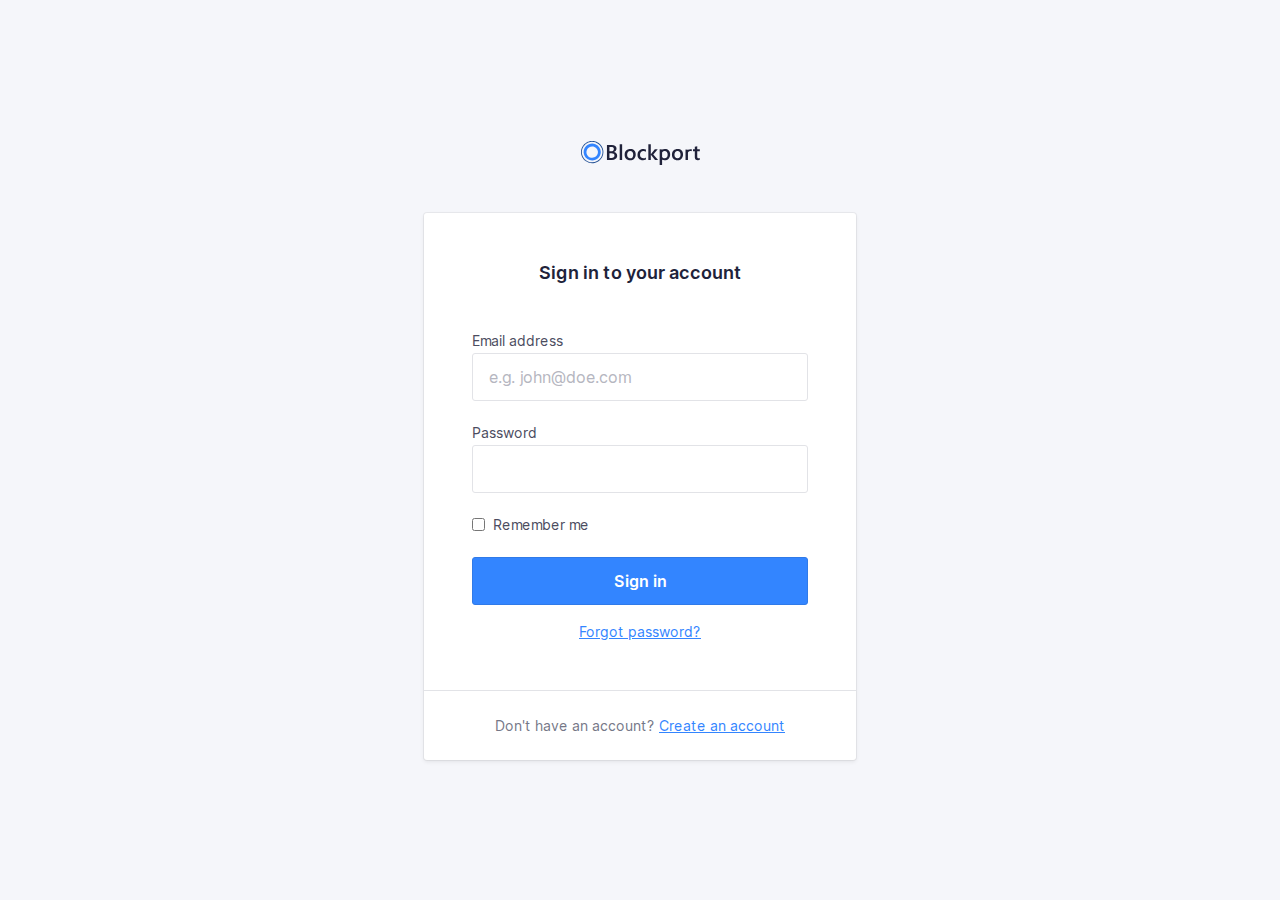
==== index.html @ 3ce1b443 "Initial commit" ====
<!doctype html>
<html lang="en">

<head>
    <meta charset="utf-8">
    <meta http-equiv="x-ua-compatible" content="ie=edge">
    <title>Blockport - Sign in</title>
    <meta name="description" content="This is my HTML5 boilerplate.">
    <meta name="viewport" content="width=device-width, initial-scale=1.0">
    <meta name="theme-color" content="#e85e00">

    <link rel="icon" href="favicon.svg">
    <link rel="apple-touch-icon" href="apple-touch-icon.png">
    <link rel="manifest" href="manifest.json">

    <script defer src="script/app.js"></script>
    <link rel="stylesheet" href="css/screen.css">
</head>

<body>
    <section class="o-row o-row--login">
        <div class="o-container u-max-width-xs">
            <h1 class="c-logo">
                <svg class="c-logo__symbol" viewBox="0 0 119 24" xmlns="http://www.w3.org/2000/svg">
                    <title>Blockport</title>
                    <path class="c-logo__path c-logo__path--1" d="M25.9496128,18.9917356 L25.9496128,4.04231406 L30.7396633,4.04231406 C32.19945,4.04231406 33.3560606,4.35834712 34.2094949,4.99041321 C35.0252057,5.55089835 35.5052521,6.4769114 35.4896465,7.4598347 C35.5056187,8.25676883 35.2485893,9.03557965 34.7604209,9.6694215 C34.2511175,10.3119823 33.5500641,10.7791057 32.7570539,11.0042975 L32.7570539,11.0459504 C33.6957957,11.1207168 34.5764055,11.5260387 35.2392256,12.1884297 C35.8602694,12.8310744 36.1707912,13.6667769 36.1707912,14.6955372 C36.1979832,15.9155062 35.6268682,17.0730015 34.6382155,17.8016529 C33.6205051,18.5950413 32.3363468,18.9917356 30.7857407,18.9917356 L25.9496128,18.9917356 Z M41.1511616,18.9918689 L38.6990404,18.9918689 L38.6990404,3.18727869 L41.1511616,3.18727869 L41.1511616,18.9918689 Z M49.1105387,19.2396694 C47.4477441,19.2396694 46.1195118,18.741157 45.1258418,17.7441322 C44.1321717,16.7471074 43.6360046,15.4247934 43.6373401,13.7771901 C43.6373401,11.9841322 44.1548767,10.5838017 45.1899495,9.57619833 C46.2250223,8.56859504 47.6200337,8.06479338 49.3749832,8.06479338 C51.0591469,8.06479338 52.3720202,8.55471073 53.3136027,9.53454547 C54.2551852,10.5143802 54.7226376,11.8730579 54.7159596,13.6105785 C54.7159596,15.313719 54.2091077,16.677686 53.195404,17.7024794 C52.1817003,18.7272727 50.8200787,19.2396694 49.1105387,19.2396694 Z M64.9231145,18.4998347 C63.986548,19.011405 62.9292595,19.2667693 61.8599663,19.2396694 C60.2572727,19.2396694 58.9657689,18.7444628 57.9854545,17.7540496 C57.0051402,16.7636364 56.5136477,15.4796694 56.5109764,13.9021488 C56.5109764,12.1434711 57.0385299,10.7312397 58.0936364,9.66545453 C59.1487429,8.59966942 60.5611166,8.0661157 62.3307576,8.06479338 C63.2258904,8.04636779 64.1144193,8.22027864 64.9351347,8.57454547 L64.9351347,10.8277686 C64.2490961,10.2941313 63.4035149,10.0011171 62.5310943,9.99471073 C61.5738178,9.96365776 60.6492491,10.3415166 59.9928283,11.0320661 C59.3330526,11.7236364 59.003165,12.6287603 59.003165,13.747438 C59.003165,14.8661157 59.3136869,15.7381818 59.9347306,16.3636364 C60.5557744,17.0023141 61.3891751,17.3216529 62.4349327,17.3216529 C63.3470917,17.3090469 64.2260005,16.9806241 64.9191077,16.3933884 L64.9191077,18.4998347 L64.9231145,18.4998347 Z M77.1256229,18.9918689 L74.0304209,18.9918689 L69.8393771,13.8605902 L69.7973064,13.8605902 L69.7973064,18.9918689 L67.3451852,18.9918689 L67.3451852,3.18727869 L69.7973064,3.18727869 L69.7973064,13.2039344 L69.8393771,13.2039344 L73.7980303,8.31462295 L76.7349663,8.31462295 L72.2814815,13.4718689 L77.1256229,18.9918689 Z M118.81569,18.8747107 C118.223016,19.1343064 117.578072,19.2557712 116.930522,19.2297521 C114.839007,19.2297521 113.793249,18.2380165 113.793249,16.2545455 L113.793249,10.2128926 L111.990219,10.2128926 L111.990219,8.31669423 L113.793249,8.31669423 L113.793249,5.84528927 L116.235354,5.15702479 L116.235354,8.31669423 L118.81569,8.31669423 L118.81569,10.2128926 L116.235354,10.2128926 L116.235354,15.5504132 C116.235354,16.1824793 116.351549,16.6340496 116.583939,16.905124 C116.81633,17.1761983 117.202312,17.3084298 117.741886,17.3018182 C118.130518,17.3099664 118.50999,17.1844984 118.81569,16.9467769 L118.81569,18.8647934 L118.81569,18.8747107 Z M109.678333,8.12826445 C110.052664,8.12904551 110.426384,8.1582218 110.796212,8.21553718 L110.796212,10.2961983 C110.392833,10.129817 109.958979,10.0480952 109.522071,10.0561983 C108.65244,10.0185786 107.815007,10.3854441 107.258266,11.0479339 C107.143588,11.1960713 107.043624,11.3548242 106.959764,11.5219835 L106.959764,18.9917356 L104.519663,18.9917356 L104.519663,8.37818184 L106.959764,8.66776859 L106.959764,8.67768594 C107.814579,8.30025824 108.742499,8.11272598 109.678333,8.12826445 Z M96.4320707,19.2396694 C94.7692761,19.2396694 93.4410438,18.741157 92.4473737,17.7441322 C91.4537037,16.7471074 90.9575366,15.4247934 90.9588721,13.7771901 C90.9588721,11.9841322 91.4764087,10.5838017 92.5114815,9.57619833 C93.5465543,8.56859504 94.9415657,8.06479338 96.6965152,8.06479338 C98.3806789,8.06479338 99.6935522,8.55471073 100.635135,9.53454547 C101.576717,10.5143802 102.04417,11.8730579 102.037492,13.6105785 C102.037492,15.313719 101.53064,16.677686 100.516936,17.7024794 C99.5032323,18.7272727 98.1416107,19.2396694 96.4320707,19.2396694 Z M87.7494781,9.53454547 C88.6883893,10.5157025 89.1578451,11.873719 89.1578451,13.608595 C89.1591806,15.3117355 88.6523287,16.6757025 87.6372896,17.7004959 C86.6222504,18.7252892 85.258625,19.2376859 83.5464141,19.2376859 C82.7065422,19.2489838 81.8737089,19.0847473 81.1023064,18.7557025 L81.1023064,23.8968595 L78.6622054,23.8968595 L78.6622054,8.31471073 L81.1023064,8.60429752 C81.9552279,8.23296681 82.8792553,8.04891403 83.8108586,8.06479338 C85.5017003,8.06479338 86.8145736,8.55471073 87.7494781,9.53454547 Z M96.5422559,9.99471073 C95.6726247,9.95709108 94.8351921,10.3239565 94.2784512,10.9864463 C93.7241864,11.6476033 93.4470539,12.5580165 93.4470539,13.7176859 C93.4470539,14.8363636 93.7275253,15.7170248 94.288468,16.3596694 C94.8529651,17.0028668 95.6823515,17.3568733 96.5422559,17.3216529 C97.5038721,17.3216529 98.2424466,17.0056198 98.7579798,16.3735537 C99.273513,15.7414876 99.5366216,14.8416529 99.5473064,13.6740496 C99.5473064,12.4998347 99.28954,11.5927273 98.7740067,10.9527273 C98.2584735,10.3127273 97.5145568,9.99338845 96.5422559,9.99471073 Z M28.4438047,6.03570248 L28.4438047,10.286281 L30.0645286,10.286281 C30.9353255,10.286281 31.6178058,10.0833058 32.1119697,9.67735538 C32.6061335,9.27140494 32.8532155,8.69619836 32.8532155,7.95173555 C32.8532155,6.67305785 31.9897643,6.03371902 30.262862,6.03371902 L28.4418013,6.03371902 L28.4438047,6.03570248 Z M28.4438047,12.2796694 L28.4438047,17.0082644 L30.5813973,17.0082644 C31.5163019,17.0082644 32.237514,16.7947108 32.7450337,16.3676033 C33.2602043,15.9259125 33.5416601,15.2742418 33.5083165,14.6003306 C33.5083165,13.0505785 32.4238271,12.2757025 30.2548485,12.2757025 L28.4518182,12.2757025 L28.4438047,12.2796694 Z M49.226734,9.99471073 C48.3571028,9.95709108 47.5196702,10.3239565 46.9629293,10.9864463 C46.4086646,11.6476033 46.131532,12.5580165 46.131532,13.7176859 C46.131532,14.8363636 46.4120034,15.7170248 46.9729461,16.3596694 C47.5370578,17.0036033 48.3664998,17.3583638 49.226734,17.3236364 C50.1883502,17.3236364 50.9269247,17.0076033 51.4424579,16.3755372 C51.9579912,15.7434711 52.2157576,14.8436364 52.2157576,13.6760331 C52.2157576,12.5018182 51.9579912,11.5947107 51.4424579,10.9547107 C50.9269247,10.3147108 50.1883502,9.99471073 49.226734,9.99471073 Z M85.8803367,16.3735537 C86.3958699,15.738843 86.6543043,14.8390083 86.6556397,13.6740496 C86.6556397,12.4985124 86.3978733,11.591405 85.8823401,10.9527273 C85.3668068,10.3140496 84.6282323,9.99471073 83.6666162,9.99471073 C82.796985,9.95709108 81.9595523,10.3239565 81.4028114,10.9864463 C81.2895823,11.124335 81.1896456,11.2724196 81.1043098,11.4287603 L81.1043098,15.9153719 C81.6149937,16.8312057 82.6094895,17.3774459 83.6646128,17.3216529 C84.626229,17.3216529 85.3648035,17.0056198 85.8803367,16.3735537 Z">
                    </path>
                    <path class="c-logo__path c-logo__path--2" d="M11.1988215,19.5867769 C7.72899435,19.5891833 4.59940205,17.5218316 3.26949789,14.3488101 C1.93959376,11.1757885 2.67130845,7.5220381 5.12341434,5.09144786 C7.57552021,2.66085764 11.2650639,1.93214337 14.4714645,3.24513351 C17.6778651,4.55812363 19.7696074,7.65421885 19.771229,11.0895868 C19.7679239,15.7772288 15.9334776,19.5780304 11.1988215,19.5867769 Z M11.1988215,5.38314051 C8.86509736,5.38073339 6.75988968,6.77093308 5.86550131,8.90506387 C4.97111293,11.0391947 5.46382249,13.496632 7.11372873,15.1307206 C8.76363496,16.7648092 11.2455511,17.2534798 13.4013998,16.3687158 C15.5572486,15.4839518 16.962125,13.4001349 16.9605051,11.0895868 C16.9572,7.93949107 14.3805102,5.38572999 11.1988215,5.37917355 L11.1988215,5.38314051 Z">
                    </path>
                    <path class="c-logo__path c-logo__path--3" d="M21.2917845,15.8796694 C21.3118182,15.8380165 21.3358586,15.8023141 21.3558923,15.7606612 C22.6443671,13.0744887 22.7786498,9.98607785 21.7280964,7.20021549 C20.6775431,4.41435317 18.5317957,2.16875244 15.7805219,0.975867769 L15.7805219,0.96 C15.6683333,0.910413222 15.5541414,0.874710744 15.4419529,0.82909091 C15.2937037,0.767603308 15.1434512,0.710082645 14.9931987,0.656528927 C14.792862,0.583140496 14.5925253,0.517685949 14.378165,0.458181816 C14.2319192,0.414545453 14.0856734,0.374876033 13.9394276,0.337190082 C13.7203928,0.281652893 13.501358,0.23338843 13.2823232,0.192396694 C13.1480976,0.16661157 13.0138721,0.144793388 12.8816498,0.124958678 C12.6546016,0.0905785125 12.4275533,0.0634710744 12.2005051,0.0436363637 C12.0762963,0.0337190082 11.9500842,0.0238016529 11.8258754,0.0178512397 C11.5881425,0.00462809917 11.3510774,-0.000661157024 11.1146801,0.00198347107 C10.988468,0.00198347107 10.8622559,0.00198347107 10.7380471,0.0119008265 C10.5076599,0.0218181818 10.2792761,0.0376859504 10.0528956,0.0614876034 C9.9146633,0.0753719009 9.77843434,0.0932231406 9.64220539,0.113057851 C9.44186869,0.142809918 9.22350168,0.176528926 9.01715488,0.218181818 C8.86089226,0.249917356 8.70462963,0.283636364 8.548367,0.321322314 C8.39210438,0.359008265 8.18575758,0.412561983 8.00745791,0.466115701 C7.82915825,0.519669423 7.65286195,0.577190081 7.47656566,0.638677688 C7.30026936,0.70016529 7.17405724,0.747768594 7.02580808,0.807272727 C6.82547138,0.884628098 6.63715488,0.969917355 6.44483165,1.05719008 C6.31861953,1.11471074 6.19441077,1.17421488 6.07220539,1.23768595 C5.87186869,1.34082644 5.67153199,1.45190082 5.47119529,1.56694215 C5.36301347,1.63041322 5.25683502,1.69586777 5.15065657,1.76528926 C4.95165543,1.89752066 4.75666107,2.02975207 4.5656734,2.16198347 C4.46416949,2.23603306 4.36400114,2.31140496 4.26516835,2.38809918 C4.07952302,2.52958678 3.89721661,2.67834711 3.71824916,2.83438017 C3.61607744,2.92363636 3.51791246,3.0168595 3.41774411,3.11008265 C3.25747475,3.26347108 3.10121212,3.42214876 2.94895623,3.5861157 C2.84678451,3.69719008 2.74861953,3.81024794 2.64845118,3.92528926 C2.51021886,4.08793389 2.37599327,4.25454547 2.24777778,4.42512397 C2.15161616,4.55206611 2.05946128,4.68099175 1.96930976,4.82181816 C1.90119529,4.92099175 1.82506734,5.0201653 1.75895623,5.11537188 C1.69284512,5.2105785 1.65878788,5.29190081 1.60670034,5.37917355 C1.53457912,5.49818184 1.46446128,5.61917355 1.40636364,5.74214876 C1.28415825,5.96231406 1.16796296,6.18446282 1.06178451,6.40859504 C1.02372054,6.44826445 0.995673401,6.49586778 0.981649832,6.54148761 C0.967626263,6.58710744 0.939579125,6.65454547 0.915538721,6.71008265 C0.808692479,6.95471075 0.711863077,7.20132232 0.625050505,7.44991735 C0.588989899,7.55438018 0.55426487,7.65884298 0.520875421,7.76330577 C0.444747475,8.00528927 0.377968575,8.24793388 0.320538721,8.49123966 C0.291156005,8.61157023 0.263776655,8.73190084 0.238400673,8.85223141 C0.191655443,9.07966942 0.152255892,9.30710742 0.12020202,9.53454547 C0.10016835,9.67338842 0.0821380471,9.81024795 0.0681144781,9.9490909 C0.0460774411,10.1613223 0.0320538721,10.3715703 0.022037037,10.5838017 C0.022037037,10.7365289 0.010016835,10.8872727 0.010016835,11.04 C0.010016835,11.2383471 0.010016835,11.4366942 0.026043771,11.6350413 C0.026043771,11.7917356 0.0440740741,11.9484297 0.0580976431,12.105124 C0.0761279461,12.3034711 0.104175084,12.5018182 0.132222222,12.7001653 C0.146245791,12.8429752 0.18030303,13.0036364 0.2003367,13.1543802 C0.238400673,13.3527273 0.286481481,13.5510744 0.336565657,13.7494215 C0.380639731,13.8961983 0.406683502,14.0330579 0.446750842,14.1758678 C0.506851852,14.3742149 0.576969697,14.5844628 0.647087542,14.7867769 C0.693164983,14.9157025 0.739242424,15.0446281 0.789326599,15.1715703 C0.871464646,15.3699174 0.963619529,15.5801653 1.05777778,15.7804959 C1.11387205,15.8995041 1.16996633,16.0185124 1.23006734,16.1355372 C1.33223906,16.3338843 1.44242424,16.5322314 1.55461279,16.7166942 C1.62473064,16.8357025 1.69484848,16.9527273 1.76897306,17.0677686 C1.88316498,17.2442975 2.00537037,17.4168595 2.12957912,17.587438 C2.21973064,17.7123967 2.31188552,17.8353719 2.40804714,17.9563636 C2.50420875,18.0773554 2.65646465,18.2519008 2.78468013,18.3966942 C2.91289562,18.5414876 3.02308081,18.6644628 3.14929293,18.7933884 C3.27550505,18.9223141 3.3876936,19.027438 3.51190236,19.1424794 C3.63611111,19.2575206 3.81841751,19.4241322 3.98069024,19.5590082 C4.09287879,19.6522314 4.20907407,19.7434711 4.32727273,19.8327273 C4.50957912,19.9735537 4.69388889,20.1084297 4.88621212,20.2294215 C4.9362963,20.2631405 4.98037037,20.3008265 5.03045455,20.3345455 C7.52290169,21.989742 10.5859073,22.5756212 13.5217147,21.9587191 C16.4575222,21.3418171 19.0161165,19.5746694 20.6146465,17.0598347 L20.6266667,17.0598347 C20.6647306,17.0003306 20.6947811,16.9368595 20.7328451,16.8753719 C20.8149832,16.7424794 20.8911111,16.6036364 20.9692424,16.4647934 C21.0854377,16.2763636 21.1936195,16.08 21.2917845,15.8796694 Z M6.96771044,20.4198347 C6.40765296,20.1694737 5.87129224,19.8701033 5.36501684,19.5252893 C5.18671717,19.4042975 5.01442761,19.2773554 4.84614478,19.1464463 C4.73996633,19.065124 4.63378788,18.9818182 4.53161616,18.8965289 C4.38136364,18.7715703 4.23912458,18.6406612 4.09888889,18.5097521 C3.9586532,18.378843 3.87451178,18.2995041 3.76632997,18.1884297 C3.65814815,18.0773554 3.53794613,17.9444628 3.42976431,17.8214876 C3.32158249,17.6985124 3.19737374,17.5557025 3.08718855,17.4247934 C2.97700337,17.2938843 2.91489899,17.1986777 2.83075758,17.0836364 C2.71656566,16.9249587 2.60237374,16.766281 2.49819865,16.6036364 C2.43008418,16.4965289 2.36597643,16.3894215 2.29786195,16.2803306 C2.19368687,16.1038017 2.09752525,15.9252893 1.9973569,15.7447934 C1.94126263,15.6376859 1.89117845,15.528595 1.83909091,15.4195041 C1.7609596,15.2231405 1.67681818,15.0386777 1.60069024,14.8482644 C1.55461279,14.7332231 1.51454545,14.6161983 1.47247475,14.501157 C1.40436027,14.3127273 1.34025253,14.1242975 1.28415825,13.9319008 C1.24609428,13.8029752 1.2140404,13.6760331 1.18198653,13.5490909 C1.13590909,13.3626446 1.09183502,13.1761983 1.05577441,12.9897521 C1.02973064,12.8429752 1.0076936,12.7140496 0.981649832,12.5771901 C0.953602694,12.3927273 0.92956229,12.2082644 0.911531987,12.0218182 C0.897508418,11.8809918 0.889494949,11.7401653 0.881481481,11.5993388 C0.881481481,11.4109091 0.865454545,11.2224794 0.865454545,11.0340496 C0.865454545,10.8971901 0.865454545,10.7603306 0.877474747,10.6254545 C0.877474747,10.4271074 0.899511785,10.2287603 0.919545455,10.0304132 C0.931565657,9.90743803 0.94959596,9.78247936 0.965622896,9.65950414 C0.995673401,9.44528927 1.03173401,9.23107436 1.07580808,9.01884299 C1.09784512,8.91173555 1.12188552,8.80462812 1.14792929,8.69950414 C1.20402357,8.47074382 1.27080247,8.24330577 1.34826599,8.01719009 C1.37764871,7.9246281 1.408367,7.83206612 1.44042088,7.73950414 C1.52189113,7.50545453 1.61204265,7.2740496 1.71087542,7.04528927 C1.75094276,6.95206611 1.7910101,6.86082645 1.83508418,6.76958679 C1.93525253,6.55537188 2.03542088,6.3490909 2.15762626,6.14479338 C2.21973064,6.03570248 2.27983165,5.92661158 2.34594276,5.81752064 C2.45412458,5.63900825 2.5683165,5.46644628 2.68651515,5.29586778 C2.7686532,5.17685949 2.85279461,5.0598347 2.93893939,4.94479338 C3.06047699,4.7847934 3.18602133,4.62876031 3.31557239,4.47669423 C3.40505612,4.36826447 3.49520763,4.26710742 3.58602694,4.17322312 C3.73026936,4.01983471 3.87718294,3.86842975 4.02676768,3.71900826 C4.11491582,3.63438017 4.20506734,3.55173554 4.29722222,3.47107438 C4.46016275,3.32694215 4.62710998,3.18809917 4.79806397,3.05454545 C4.88754769,2.98446281 4.978367,2.91834711 5.07052189,2.85619835 C5.24815375,2.72396694 5.42912458,2.60099173 5.61343434,2.48727273 C5.71093152,2.42512397 5.80909651,2.36561983 5.90792929,2.30876033 C6.09090349,2.20165289 6.27654882,2.09983471 6.46486532,2.00330579 C6.57705387,1.94644628 6.69057799,1.89157025 6.80543771,1.83867769 C6.98306957,1.75669422 7.16203704,1.67933884 7.34234007,1.60661157 C7.47589785,1.55239669 7.61413018,1.50082645 7.75703704,1.45190082 C7.91864196,1.39504132 8.08225029,1.34214876 8.24786195,1.29322314 C8.41347361,1.24429752 8.57975307,1.2 8.74670034,1.16033058 C8.8896072,1.12595041 9.03318182,1.09421488 9.17742424,1.06512397 C9.36841191,1.02677686 9.56073514,0.994380165 9.75439394,0.967933885 C9.87993826,0.950743802 10.0061504,0.934876033 10.1330303,0.920330577 C10.3440516,0.899173554 10.5557407,0.883966942 10.7680976,0.874710744 L11.1126768,0.874710744 C11.3317116,0.874710744 11.5514141,0.880000001 11.7717845,0.890578513 L12.1143603,0.914380167 C12.3307239,0.932892563 12.5464197,0.958677687 12.7614478,0.991735538 C12.8829854,1.01024793 13.004523,1.0307438 13.1260606,1.05322314 C13.330404,1.09157025 13.5347475,1.13652893 13.7390909,1.18809918 C13.8713131,1.22181818 14.0035354,1.25752066 14.1397643,1.29719008 C14.3320875,1.35404959 14.523743,1.41619835 14.7147306,1.48363636 C14.8509596,1.53322314 14.9851852,1.58479339 15.115404,1.64033058 C17.755199,2.69780719 19.8336285,4.79210648 20.8551251,7.42387715 C21.8766218,10.0556478 21.7496417,12.9890377 20.5044613,15.5246281 C20.4123064,15.7229752 20.3041246,15.8975206 20.207963,16.08 C20.1378451,16.2029752 20.0697306,16.3279339 19.9956061,16.4489256 C17.2731751,20.8198837 11.7011151,22.517402 6.96771044,20.4178512 L6.96771044,20.4198347 Z">
                    </path>
                </svg>
            </h1>
            <form class="c-card" action="#">
                <div class="c-card__body">
                    <h2 class="c-card__title">
                        Sign in to your account
                    </h2>
                    <p class="c-form-field">
                        <label class="c-label" for="username">
                            Email address
                        </label>
                        <input class="c-input" type="email" name="username" id="username" placeholder="e.g. john@doe.com" required>
                    </p>
                    <p class="c-form-field">
                        <label class="c-label" for="password">
                            Password
                        </label>
                        <input class="c-input" type="password" name="password" id="password" required>
                    </p>
                    <p class="c-form-field c-form-field--option">
                        <input class="c-option" type="checkbox" id="rememberme">
                        <label class="c-label c-label--option" for="rememberme">
                            Remember me
                        </label>
                    </p>
                    <p class="u-mb-md">
                        <!-- Input type button
                                <input type="submit" class="o-button-reset c-button" value="Sign in"/>
                            -->
                        <!-- Button -->
                        <button type="submit" class="o-button-reset c-button">Sign in</button>
                    </p>
                    <p class="u-text-sm u-align-text-center">
                        <a href="#!">
                            Forgot password?
                        </a>
                    </p>
                </div>
                <div class="c-card__footer">
                    <p class="u-align-text-center u-text-sm u-color-neutral-600">
                        Don't have an account? <a href="#">Create an account</a>
                    </p>
                </div>
            </form>

        </div>
    </section>
</body>

</html>
---- css/screen.css ----
/*------------------------------------*\
#FONTS
\*------------------------------------*/

@font-face {
    font-family: "Inter Web";
    font-weight: 400;
    src: url("../fonts/Inter-Regular.woff2") format("woff2")
}

@font-face {
    font-family: "Inter Web";
    font-weight: 600;
    src: url("../fonts/Inter-SemiBold.woff2") format("woff2")
}

/*---------------------------------------/*
 # SETTINGS
/*---------------------------------------*/

:root {
    /* colors */
    --global-color-primary-h: 216deg;
    --global-color-primary-s: 100%;
    --global-color-primary-l: 60%;
    --global-color-primary-500-hsl: var(--global-color-primary-h) var(--global-color-primary-s) var(--global-color-primary-l);
    --global-color-primary-500: hsl(var(--global-color-primary-500-hsl));
    --global-color-primary-400: hsl(var(--global-color-primary-h) 100% 65%);
    --global-color-primary-600: hsl(var(--global-color-primary-h) 80% 55%);
    --global-color-primary-700: hsl(var(--global-color-primary-h) 65% 35%);
    --global-color-primary-500-alpha-75: hsl(var(--global-color-primary-500-hsl) / .75);
    --global-color-primary-500-alpha-30: hsl(var(--global-color-primary-500-hsl) / .3);

    --global-color-neutral-050: #F5F6FA;
    --global-color-neutral-100: #E2E3E7;
    --global-color-neutral-200: #caccd4;
    --global-color-neutral-300: #b5b6c0;
    --global-color-neutral-400: #a0a1ad;
    --global-color-neutral-500: #8b8c9a;
    --global-color-neutral-600: #757787;
    --global-color-neutral-700: #606274;
    --global-color-neutral-800: #4b4c60;
    --global-color-neutral-900: #35374d;
    --global-color-neutral-950: #20223a;

    /* border stuff */
    --global-borderRadius: 3px;
    --global-borderWidth: 1px;

    /* transitions */
    --global-transitionTiming-alpha: .1s ease-out;

    /* Baseline settings */
    --global-baseline: .5rem;
    --global-whitespace: calc(var(--global-baseline) * 3);
    /* = 24px */

    --global-whitespace-xs: calc(var(--global-baseline) / 2);
    /* = 4px */
    --global-whitespace-sm: calc(var(--global-baseline) * 1);
    /*  = 8px */
    --global-whitespace-md: calc(var(--global-baseline) * 2);
    /*  = 16px */
    --global-whitespace-lg: calc(var(--global-baseline) * 4);
    /*  = 32px */
    --global-whitespace-xl: calc(var(--global-whitespace) * 2);
    /*  = 48px */
    --global-whitespace-xxl: calc(var(--global-whitespace) * 3);
    /*  = 72px */
}

/*---------------------------------------/*
 # GENERIC
/*---------------------------------------*/

*,
*:before,
*:after {
    box-sizing: inherit;
    padding: 0;
    margin: 0;
    font-size: 100%;
    font-weight: normal;
}

img {
    display: block;
    max-width: 100%;
}

/*---------------------------------------/*
 # ELEMENTS
/*---------------------------------------*/
/*
    Elements: Page
    ---
    Default markup for page level elements
*/

html {
    line-height: 1.5;
    font-family: "Inter Web", Helvetica, arial, sans-serif;
    color: var(--global-color-neutral-950);
    background-color: var(--global-color-neutral-050);
    box-sizing: border-box;
    -webkit-font-smoothing: antialiased;
    -moz-osx-font-smoothing: grayscale;
}

/*
    Customize the background color and color to match your design.
*/

::selection {
    background: var(--global-color-primary-500);
    color: white;
}

/*
    Elements: typography
    ---
    Default markup for typographic elements
*/

h1,
h2,
h3 {
    font-weight: 700;
}

h1 {
    font-size: 2.25rem;
    line-height: calc(var(--global-baseline) * 6);
    margin: 0 0 var(--global-whitespace);
}

h2 {
    font-size: 2rem;
    line-height: calc(var(--global-baseline) * 5);
    margin: 0 0 var(--global-whitespace);
}

h3 {
    font-size: 1.125rem;
    line-height: calc(var(--global-baseline) * 4);
    margin: 0 0 var(--global-whitespace);
}

h4,
h5,
h6 {
    font-size: 1rem;
    font-weight: 600;
    line-height: calc(var(--global-baseline) * 3);
    margin: 0 0 var(--global-whitespace);
}

p,
ol,
ul,
dl,
table,
address,
figure {
    margin: 0 0 var(--global-whitespace);
}

ul,
ol {
    padding-left: var(--global-whitespace);
}

li {

    & ul,
    & ol {
        margin-bottom: 0;
    }
}

blockquote {
    font-style: normal;
    font-size: 1.375rem;
    line-height: calc(var(--global-baseline) * 6);
    margin: 0 0 var(--global-whitespace);
}

blockquote * {
    font-size: inherit;
    line-height: inherit;
}

figcaption {
    font-weight: 400;
    font-size: .75rem;
    line-height: calc(var(--global-baseline) * 2);
    margin-top: var(--global-whitespace-xxs);
}

hr {
    border: 0;
    height: var(--global-borderWidth);
    background: LightGrey;
    margin: 0 0 var(--global-whitespace);
}

a {

    &,
    &:visited {
        transition: all var(--global-transitionTiming-alpha);
        color: var(--global-color-primary-500);
        outline-color: var(--global-link-BoxShadowColor);
        outline-width: medium;
        outline-offset: 2px;
    }

    &:hover,
    &:focus {
        color: var(--global-color-primary-400);
    }

    &:active {
        color: var(--global-color-primary-600);
    }

}

label,
input {
    display: block;
}

input::placeholder {
    color: var(--global-color-neutral-300);
}

/*------------------------------------*\
#OBJECTS
\*------------------------------------*/

/*
    Objects: Row
    ---
    Creates a horizontal row that stretches the viewport and adds padding around children
*/

.o-row {
    display: flow-root;
    position: relative;
    padding: var(--global-whitespace) var(--global-whitespace) 0;
}

.o-row--login {
    min-height: 100vh;
    display: flex;
    align-items: center;
}

/*
    Objects: Container
    ---
    Creates a horizontal container that sets de global max-width
*/

.o-container {
    margin-left: auto;
    margin-right: auto;
    max-width: 79.5em;
    /* 79.5 * 16px = 1272 */
    width: 100%;
}

/*
    Objects: Layout
    ---
    The layout object provides us with a column-style layout system. This object
    contains the basic structural elements, but classes should be complemented
    with width utilities
*/

.o-layout {
    display: flex;
    flex-wrap: wrap;
}

.o-layout__item {
    width: 100%;
}

/* gutter modifiers, these affect o-layout__item too */

.o-layout--gutter {
    margin-left: calc(var(--global-whitespace) / -2);
    margin-right: calc(var(--global-whitespace) / -2);
}

.o-layout--gutter>.o-layout__item {
    padding-left: calc(var(--global-whitespace) / 2);
    padding-right: calc(var(--global-whitespace) / 2);
}

.o-layout--gutter-s {
    margin-left: calc(var(--global-whitespace-sm) * -1);
    margin-right: calc(var(--global-whitespace-sm) * -1);
}

.o-layout--gutter-s>.o-layout__item {
    padding-left: var(--global-whitespace-sm);
    padding-right: var(--global-whitespace-sm);
}

.o-layout--gutter-l {
    margin-left: calc(var(--global-whitespace-md) * -1);
    margin-right: calc(var(--global-whitespace-md) * -1);
}

.o-layout--gutter-l>.o-layout__item {
    padding-left: var(--global-whitespace-md);
    padding-right: var(--global-whitespace-md);
}

/* reverse horizontal row modifier */

.o-layout--row-reverse {
    flex-direction: row-reverse;
}

/* Horizontal alignment modifiers*/

.o-layout--justify-start {
    justify-content: flex-start;
}

.o-layout--justify-end {
    justify-content: flex-end;
}

.o-layout--justify-center {
    justify-content: center;
}

.o-layout--justify-space-around {
    justify-content: space-around;
}

.o-layout--justify-space-evenly {
    justify-content: space-evenly;
}

.o-layout--justify-space-between {
    justify-content: space-between;
}

/* Vertical alignment modifiers */

.o-layout--align-start {
    align-items: flex-start;
}

.o-layout--align-end {
    align-items: flex-end;
}

.o-layout--align-center {
    align-items: center;
}

.o-layout--align-baseline {
    align-items: baseline;
}

/* Vertical alignment modifiers that only work if there is one than one flex item */

.o-layout--align-content-start {
    align-content: start;
}

.o-layout--align-content-end {
    align-content: end;
}

.o-layout--align-content-center {
    align-content: center;
}

.o-layout--align-content-space-around {
    align-content: space-around;
}

.o-layout--align-content-space-between {
    align-content: space-between;
}

/*
    Objects: List
    ---
    Small reusable object to remove default list styling from lists
*/

.o-list {
    list-style: none;
    padding: 0;
}

/*
    Object: Button reset
    ---
    Small button reset object
*/

.o-button-reset {
    border: none;
    margin: 0;
    padding: 0;
    width: auto;
    overflow: visible;
    background: transparent;

    /* inherit font & color from ancestor */
    color: inherit;
    font: inherit;

    /* Normalize `line-height`. Cannot be changed from `normal` in Firefox 4+. */
    line-height: normal;

    /* Corrects font smoothing for webkit */
    -webkit-font-smoothing: inherit;
    -moz-osx-font-smoothing: inherit;

    /* Corrects inability to style clickable `input` types in iOS */
    -webkit-appearance: none;
}

/*
    Object: Hide accessible
    ---
    Accessibly hide any element
*/

.o-hide-accessible {
    position: absolute;
    width: 1px;
    height: 1px;
    padding: 0;
    margin: -1px;
    overflow: hidden;
    clip: rect(0, 0, 0, 0);
    border: 0;
}

/*------------------------------------*\
#COMPONENTS
\*------------------------------------*/

/*
    Component: Logo
    ---
    Website main logo
*/

.c-logo {
    height: var(--global-whitespace);
    display: flex;
    align-items: center;
    justify-content: center;
    margin-bottom: var(--global-whitespace-xl);
}

.c-logo__symbol {
    height: 100%;
}

.c-logo__path--1 {
    fill: var(--global-color-neutral-950);
}

.c-logo__path--2 {
    fill: var(--global-color-primary-500);
}

.c-logo__path--3 {
    fill: var(--global-color-primary-700);
}

/*
    Component: Card
    ---
    Card with box shadow
*/

.c-card {
    background-color: White;
    margin-bottom: var(--global-whitespace);
    border-radius: var(--global-borderRadius);
    box-shadow: 0 0 0 var(--global-borderWidth) rgba(0, 0, 0, 0.05), 0 2px 4px rgba(0, 0, 0, .075);
    overflow: hidden;
}

/* Add padding to child for more flexibility */
.c-card__body,
.c-card__footer {
    padding: var(--global-whitespace);
}

.c-card__footer {
    text-align: center;
    border-top: var(--global-borderWidth) solid var(--global-color-neutral-100);
}

.c-card__title {
    text-align: center;
    font-size: 1.125rem;
    line-height: calc(var(--global-baseline) * 3);
    font-weight: 600;

    @media (min-width: 27em) {
        margin-bottom: var(--global-whitespace-xl);
    }
}

/* This allows c-card__body and __footer to have equal padding everywhere */

.c-card__body>*:last-child,
.c-card__footer>*:last-child,
.c-card__body>*:last-child>*:last-child,
.c-card__footer>*:last-child>*:last-child {
    margin-bottom: 0;
}

@media (min-width: 27em) {
    .c-card__body {
        padding: var(--global-whitespace-xl);
    }
}

/*
    Component: Forms
    ---
    Everything form related here
*/

.c-form-field--option {
    display: flex;
    align-items: center;
}

/*
    Component: Input
    ---
    Class to put on all input="text" like form inputs
*/

.c-input {
    -webkit-appearance: none;
    -moz-appearance: none;
    appearance: none;
    width: 100%;
    border: var(--global-borderWidth) solid var(--global-color-neutral-100);
    border-radius: var(--global-borderRadius);
    color: var(--global-color-neutral-950);
    background-color: White;
    font-family: inherit;
    font-size: 1rem;
    line-height: calc(var(--global-baseline) * 3);
    padding: calc(var(--global-baseline) * 1.5 - var(--global-borderWidth)) var(--global-whitespace-md);
    outline: none;
    transition: border var(--global-transition-timing-alpha);

    &:hover {
        border-color: var(--global-color-neutral-200);
    }

    &:focus,
    &:active {
        border-color: var(--global-color-primary-500);
        box-shadow: 0 0 0 3px var(--global-color-primary-500-alpha-30);
    }
}

/* option input for checkboxes and radio buttons */

.c-option {
    margin-right: var(--global-whitespace-sm);
}

/*
    Component: Label
    ---
    Class to put on all form labels
*/

.c-label {
    margin-bottom: 0;
    font-size: .875rem;
    padding-bottom: var(--global-whitespace-xs);
    line-height: calc(var(--global-baseline) * 2);
    color: var(--global-color-neutral-800);
}

.c-label--option {
    padding-bottom: 0;
}

/*
    Component: Button
    ---
    Class to put on form buttons or
*/

.c-button {
    font-size: 1rem;
    font-weight: 700;
    border-radius: var(--global-borderRadius);
    border: var(--global-borderWidth) solid var(--global-color-primary-600);
    background-color: var(--global-color-primary-500);
    color: #fff;
    padding: calc(var(--global-baseline) * 1.5 - var(--global-borderWidth)) var(--global-whitespace-md);
    line-height: calc(var(--global-baseline) * 3);
    width: 100%;
    outline: none;
    transition: all var(--global-transition-timing-alpha);

    &:hover {
        background-color: var(--global-color-primary-400);
    }

    &:focus {
        box-shadow: 0 0 0 3px var(--global-color-primary-500-alpha-30);
    }

    &:active {
        background-color: var(--global-color-primary-600);
        box-shadow: none;
    }
}

/*------------------------------------*\
#UTILITIES
\*------------------------------------*/

/*
    Utilities: color
    ---
    Utility classes to put specific colors onto elements
*/

.u-color-neutral-500 {
    color: var(--global-color-neutral-500);
}

.u-color-neutral-600 {
    color: var(--global-color-neutral-600);
}

/*
    Utilities: spacing
    ---
    Utility classes to put specific margins and paddings onto elements
*/

.u-pt-clear {
    padding-top: 0 !important;
}

.u-mb-clear {
    margin-bottom: 0 !important;
}

.u-mb-xs {
    margin-bottom: var(--global-whitespace-xs) !important;
}

.u-mb-sm {
    margin-bottom: var(--global-whitespace-sm) !important;
}

.u-mb-md {
    margin-bottom: var(--global-whitespace-md) !important;
}

.u-mb-lg {
    margin-bottom: var(--global-whitespace-lg) !important;
}

.u-mb-xl {
    margin-bottom: var(--global-whitespace-xl) !important;
}

.u-mb-xl {
    margin-bottom: var(--global-whitespace-xl) !important;
}

/*
    Utilities: max-width
    ---
    Utility classes to put specific max widths onto elements
*/

.u-max-width-xs {
    max-width: 27em !important;
}

.u-max-width-sm {
    max-width: 39em !important;
}

.u-max-width-md {
    max-width: 50em !important;
}

.u-max-width-lg {
    max-width: 63.5em !important;
}

.u-max-width-none {
    max-width: none !important;
}


/*
    Utilities: align
    ---
    Utility classes align text or components
*/

.u-align-text-center {
    text-align: center;
}

.u-align-center {
    margin: 0 auto;
}

/*
    Utilities: text
    Utility classes to create smaller or bigger test
*/

.u-text-sm {
    font-size: .875rem;
}

/*
    Utilities: Widths
    ---
    Width utility classes
*/

.u-flex-basis-auto {
    flex-basis: auto;
}

.u-1-of-2 {
    flex-basis: 50% !important;
}

.u-2-of-2 {
    flex-basis: 100% !important;
}

.u-1-of-3 {
    flex-basis: 33.3333333333% !important;
}

.u-2-of-3 {
    flex-basis: 66.6666666667% !important;
}

.u-3-of-3 {
    flex-basis: 100% !important;
}

.u-1-of-4 {
    flex-basis: 25% !important;
}

.u-2-of-4 {
    flex-basis: 50% !important;
}

.u-3-of-4 {
    flex-basis: 75% !important;
}

.u-4-of-4 {
    flex-basis: 100% !important;
}

.u-1-of-5 {
    flex-basis: 20% !important;
}

.u-2-of-5 {
    flex-basis: 40% !important;
}

.u-3-of-5 {
    flex-basis: 60% !important;
}

.u-4-of-5 {
    flex-basis: 80% !important;
}

.u-5-of-5 {
    flex-basis: 100% !important;
}

.u-1-of-6 {
    flex-basis: 16.6666666667% !important;
}

.u-2-of-6 {
    flex-basis: 33.3333333333% !important;
}

.u-3-of-6 {
    flex-basis: 50% !important;
}

.u-4-of-6 {
    flex-basis: 66.6666666667% !important;
}

.u-5-of-6 {
    flex-basis: 83.3333333333% !important;
}

.u-6-of-6 {
    flex-basis: 100% !important;
}

@media (min-width: 36.0625em) {
    .u-1-of-2-bp1 {
        flex-basis: 50% !important;
    }

    .u-2-of-2-bp1 {
        flex-basis: 100% !important;
    }

    .u-1-of-3-bp1 {
        flex-basis: 33.3333333333% !important;
    }

    .u-2-of-3-bp1 {
        flex-basis: 66.6666666667% !important;
    }

    .u-3-of-3-bp1 {
        flex-basis: 100% !important;
    }

    .u-1-of-4-bp1 {
        flex-basis: 25% !important;
    }

    .u-2-of-4-bp1 {
        flex-basis: 50% !important;
    }

    .u-3-of-4-bp1 {
        flex-basis: 75% !important;
    }

    .u-4-of-4-bp1 {
        flex-basis: 100% !important;
    }

    .u-1-of-5-bp1 {
        flex-basis: 20% !important;
    }

    .u-2-of-5-bp1 {
        flex-basis: 40% !important;
    }

    .u-3-of-5-bp1 {
        flex-basis: 60% !important;
    }

    .u-4-of-5-bp1 {
        flex-basis: 80% !important;
    }

    .u-5-of-5-bp1 {
        flex-basis: 100% !important;
    }

    .u-1-of-6-bp1 {
        flex-basis: 16.6666666667% !important;
    }

    .u-2-of-6-bp1 {
        flex-basis: 33.3333333333% !important;
    }

    .u-3-of-6-bp1 {
        flex-basis: 50% !important;
    }

    .u-4-of-6-bp1 {
        flex-basis: 66.6666666667% !important;
    }

    .u-5-of-6-bp1 {
        flex-basis: 83.3333333333% !important;
    }

    .u-6-of-6-bp1 {
        flex-basis: 100% !important;
    }
}

@media (min-width: 48.0625em) {
    .u-1-of-2-bp2 {
        flex-basis: 50% !important;
    }

    .u-2-of-2-bp2 {
        flex-basis: 100% !important;
    }

    .u-1-of-3-bp2 {
        flex-basis: 33.3333333333% !important;
    }

    .u-2-of-3-bp2 {
        flex-basis: 66.6666666667% !important;
    }

    .u-3-of-3-bp2 {
        flex-basis: 100% !important;
    }

    .u-1-of-4-bp2 {
        flex-basis: 25% !important;
    }

    .u-2-of-4-bp2 {
        flex-basis: 50% !important;
    }

    .u-3-of-4-bp2 {
        flex-basis: 75% !important;
    }

    .u-4-of-4-bp2 {
        flex-basis: 100% !important;
    }

    .u-1-of-5-bp2 {
        flex-basis: 20% !important;
    }

    .u-2-of-5-bp2 {
        flex-basis: 40% !important;
    }

    .u-3-of-5-bp2 {
        flex-basis: 60% !important;
    }

    .u-4-of-5-bp2 {
        flex-basis: 80% !important;
    }

    .u-5-of-5-bp2 {
        flex-basis: 100% !important;
    }

    .u-1-of-6-bp2 {
        flex-basis: 16.6666666667% !important;
    }

    .u-2-of-6-bp2 {
        flex-basis: 33.3333333333% !important;
    }

    .u-3-of-6-bp2 {
        flex-basis: 50% !important;
    }

    .u-4-of-6-bp2 {
        flex-basis: 66.6666666667% !important;
    }

    .u-5-of-6-bp2 {
        flex-basis: 83.3333333333% !important;
    }

    .u-6-of-6-bp2 {
        flex-basis: 100% !important;
    }
}

@media (min-width: 62.0625em) {
    .u-1-of-2-bp3 {
        flex-basis: 50% !important;
    }

    .u-2-of-2-bp3 {
        flex-basis: 100% !important;
    }

    .u-1-of-3-bp3 {
        flex-basis: 33.3333333333% !important;
    }

    .u-2-of-3-bp3 {
        flex-basis: 66.6666666667% !important;
    }

    .u-3-of-3-bp3 {
        flex-basis: 100% !important;
    }

    .u-1-of-4-bp3 {
        flex-basis: 25% !important;
    }

    .u-2-of-4-bp3 {
        flex-basis: 50% !important;
    }

    .u-3-of-4-bp3 {
        flex-basis: 75% !important;
    }

    .u-4-of-4-bp3 {
        flex-basis: 100% !important;
    }

    .u-1-of-5-bp3 {
        flex-basis: 20% !important;
    }

    .u-2-of-5-bp3 {
        flex-basis: 40% !important;
    }

    .u-3-of-5-bp3 {
        flex-basis: 60% !important;
    }

    .u-4-of-5-bp3 {
        flex-basis: 80% !important;
    }

    .u-5-of-5-bp3 {
        flex-basis: 100% !important;
    }

    .u-1-of-6-bp3 {
        flex-basis: 16.6666666667% !important;
    }

    .u-2-of-6-bp3 {
        flex-basis: 33.3333333333% !important;
    }

    .u-3-of-6-bp3 {
        flex-basis: 50% !important;
    }

    .u-4-of-6-bp3 {
        flex-basis: 66.6666666667% !important;
    }

    .u-5-of-6-bp3 {
        flex-basis: 83.3333333333% !important;
    }

    .u-6-of-6-bp3 {
        flex-basis: 100% !important;
    }
}

@media (min-width: 75.0625em) {
    .u-1-of-2-bp4 {
        flex-basis: 50% !important;
    }

    .u-2-of-2-bp4 {
        flex-basis: 100% !important;
    }

    .u-1-of-3-bp4 {
        flex-basis: 33.3333333333% !important;
    }

    .u-2-of-3-bp4 {
        flex-basis: 66.6666666667% !important;
    }

    .u-3-of-3-bp4 {
        flex-basis: 100% !important;
    }

    .u-1-of-4-bp4 {
        flex-basis: 25% !important;
    }

    .u-2-of-4-bp4 {
        flex-basis: 50% !important;
    }

    .u-3-of-4-bp4 {
        flex-basis: 75% !important;
    }

    .u-4-of-4-bp4 {
        flex-basis: 100% !important;
    }

    .u-1-of-5-bp4 {
        flex-basis: 20% !important;
    }

    .u-2-of-5-bp4 {
        flex-basis: 40% !important;
    }

    .u-3-of-5-bp4 {
        flex-basis: 60% !important;
    }

    .u-4-of-5-bp4 {
        flex-basis: 80% !important;
    }

    .u-5-of-5-bp4 {
        flex-basis: 100% !important;
    }

    .u-1-of-6-bp4 {
        flex-basis: 16.6666666667% !important;
    }

    .u-2-of-6-bp4 {
        flex-basis: 33.3333333333% !important;
    }

    .u-3-of-6-bp4 {
        flex-basis: 50% !important;
    }

    .u-4-of-6-bp4 {
        flex-basis: 66.6666666667% !important;
    }

    .u-5-of-6-bp4 {
        flex-basis: 83.3333333333% !important;
    }

    .u-6-of-6-bp4 {
        flex-basis: 100% !important;
    }
}

@media (min-width: 87.5625em) {
    .u-1-of-2-bp5 {
        flex-basis: 50% !important;
    }

    .u-2-of-2-bp5 {
        flex-basis: 100% !important;
    }

    .u-1-of-3-bp5 {
        flex-basis: 33.3333333333% !important;
    }

    .u-2-of-3-bp5 {
        flex-basis: 66.6666666667% !important;
    }

    .u-3-of-3-bp5 {
        flex-basis: 100% !important;
    }

    .u-1-of-4-bp5 {
        flex-basis: 25% !important;
    }

    .u-2-of-4-bp5 {
        flex-basis: 50% !important;
    }

    .u-3-of-4-bp5 {
        flex-basis: 75% !important;
    }

    .u-4-of-4-bp5 {
        flex-basis: 100% !important;
    }

    .u-1-of-5-bp5 {
        flex-basis: 20% !important;
    }

    .u-2-of-5-bp5 {
        flex-basis: 40% !important;
    }

    .u-3-of-5-bp5 {
        flex-basis: 60% !important;
    }

    .u-4-of-5-bp5 {
        flex-basis: 80% !important;
    }

    .u-5-of-5-bp5 {
        flex-basis: 100% !important;
    }

    .u-1-of-6-bp5 {
        flex-basis: 16.6666666667% !important;
    }

    .u-2-of-6-bp5 {
        flex-basis: 33.3333333333% !important;
    }

    .u-3-of-6-bp5 {
        flex-basis: 50% !important;
    }

    .u-4-of-6-bp5 {
        flex-basis: 66.6666666667% !important;
    }

    .u-5-of-6-bp5 {
        flex-basis: 83.3333333333% !important;
    }

    .u-6-of-6-bp5 {
        flex-basis: 100% !important;
    }
}
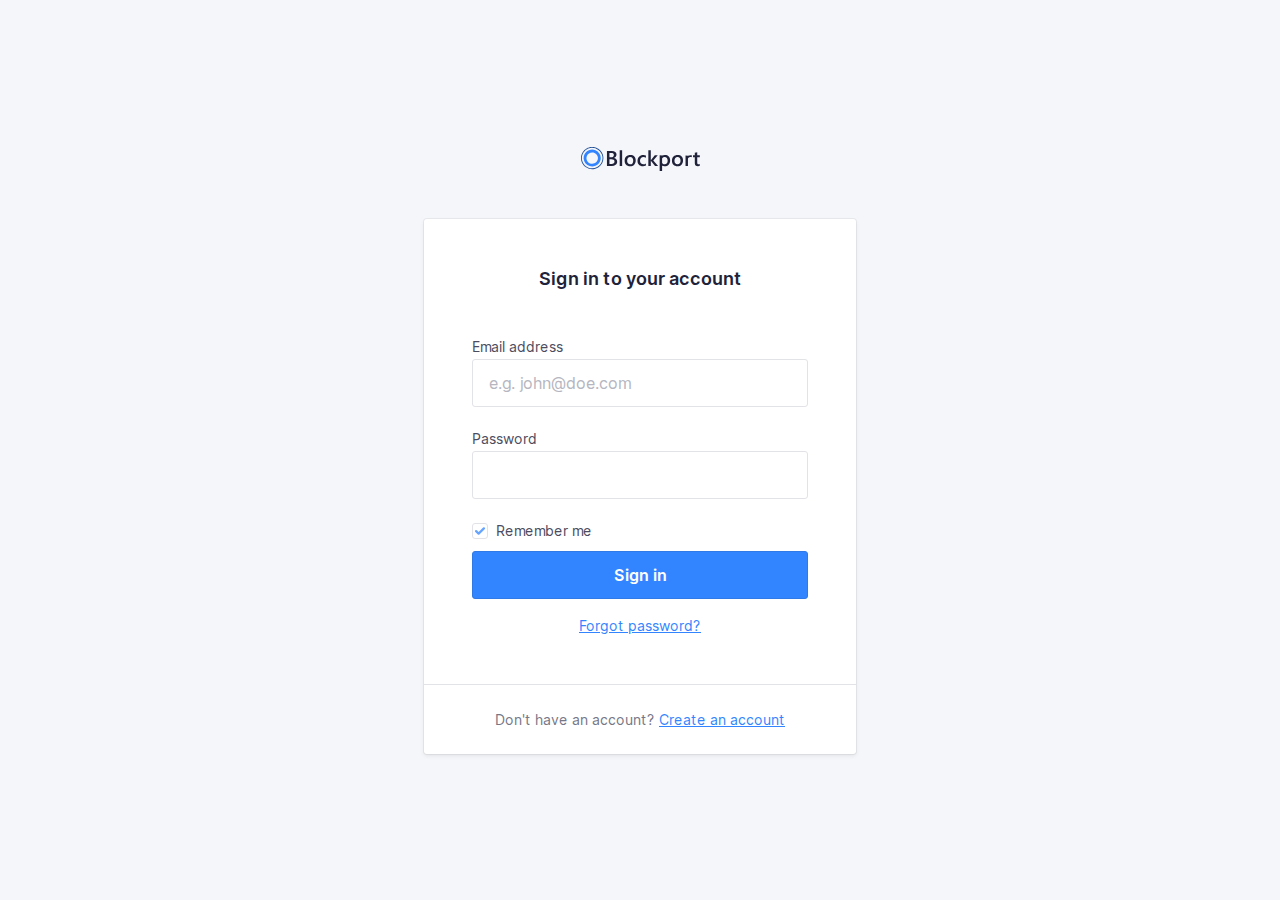
==== commit 8e6a57a1: "inputs" ====
--- a/index.html
+++ b/index.html
@@ -48,9 +48,14 @@
                         </label>
                         <input class="c-input" type="password" name="password" id="password" required>
                     </p>
-                    <p class="c-form-field c-form-field--option">
-                        <input class="c-option" type="checkbox" id="rememberme">
-                        <label class="c-label c-label--option" for="rememberme">
+                    <p class="c-form-field c-form-field--option c-option-list__item">
+                        <input class="c-option c-option--hidden o-hide-accessible" type="checkbox" id="rememberme" checked>
+                        <label class="c-label c-label--option c-custom-option" for="rememberme">
+                            <span class="c-custom-option__fake-input c-custom-option__fake-input--checkbox">
+                                <svg class="c-custom-option__symbol" xmlns="http://www.w3.org/2000/svg" viewBox="0 0 9 6.75">
+                                    <path d="M4.75,9.5a1,1,0,0,1-.707-.293l-2.25-2.25A1,1,0,1,1,3.207,5.543L4.75,7.086,8.793,3.043a1,1,0,0,1,1.414,1.414l-4.75,4.75A1,1,0,0,1,4.75,9.5" transform="translate(-1.5 -2.75)" />
+                                </svg>
+                            </span>
                             Remember me
                         </label>
                     </p>
--- a/css/screen.css
+++ b/css/screen.css
@@ -43,9 +43,25 @@
     --global-color-neutral-900: #35374d;
     --global-color-neutral-950: #20223a;
 
-    /* border stuff */
-    --global-borderRadius: 3px;
-    --global-borderWidth: 1px;
+     /* border stuff */
+     --global-borderRadius: 3px;
+     --global-borderWidth: 1px;
+     --global-borderWidth-s: 1px;
+     --global-borderWidth-m: 3px;
+
+    /* global input variables */
+    --global-input-borderWidth: var(--global-borderWidth);
+    --global-input-backgroundColor: White;
+    --global-input-color: var(--global-color-neutral-950);
+    --global-input-borderColor: var(--global-color-neutral-100);
+    --global-input-hover-borderColor: var(--global-color-neutral-200);
+    --global-input-focus-borderColor: var(--global-color-neutral-500);
+
+    --global-input-focus-boxColor: var(--global-color-neutral-100);
+    --global-input-focus-boxShadow: 0 0 0 3px var(--global-color-primary-500-alpha-30);
+
+    --global-input-transition: opacity 0.2s ease-in-out;
+
 
     /* transitions */
     --global-transitionTiming-alpha: .1s ease-out;
@@ -69,6 +85,13 @@
     /*  = 72px */
 }
 
+@media (prefers-color-scheme: dark) {
+    :root{
+        --global-input-color: var(var(--global-color-neutral-050));
+
+    }
+}
+
 /*---------------------------------------/*
  # GENERIC
 /*---------------------------------------*/
@@ -558,8 +581,8 @@
     width: 100%;
     border: var(--global-borderWidth) solid var(--global-color-neutral-100);
     border-radius: var(--global-borderRadius);
-    color: var(--global-color-neutral-950);
-    background-color: White;
+    color: var(--global-input-color);
+    background-color: var(--global-input-backgroundColor);
     font-family: inherit;
     font-size: 1rem;
     line-height: calc(var(--global-baseline) * 3);
@@ -573,8 +596,8 @@
 
     &:focus,
     &:active {
-        border-color: var(--global-color-primary-500);
-        box-shadow: 0 0 0 3px var(--global-color-primary-500-alpha-30);
+        border-color: var(--global-input-focus-boxColor);
+        box-shadow: var(--global-input-focus-boxShadow);
     }
 }
 
@@ -635,6 +658,73 @@
     }
 }
 
+.c-option--hidden:checked + .c-custom-option .c-custom-option__symbol{
+    opacity: 1;
+    transition: var(--global-input-transition);
+}
+
+.c-custom-option{
+    display: flex;
+}
+
+.c-custom-option__fake-input{
+    display: flex;
+    justify-content: center;
+    align-items: center;
+    width: 1rem;
+    height: 1rem;
+    border: var(--global-input-borderWidth) solid var(--global-input-borderColor);
+    margin-right: 0.5rem;
+}
+
+.c-custom-option__fake-input--checkbox{
+    border-radius: var(--global-borderRadius);
+}
+
+.c-custom-option__fake-input:hover{
+    border: var(--global-borderWidth) solid var(--global-input-hover-borderColor);
+}
+
+.c-option--hidden:focus + .c-custom-option .c-custom-option__fake-input{
+    box-shadow: var(--global-input-focus-boxShadow);
+}
+
+.c-option--hidden:active + .c-custom-option .c-custom-option__fake-input{
+    box-shadow: var(--global-input-focus-boxShadow);
+}
+    
+.c-custom-option__fake-input--radio{
+    border-radius: 100%;
+}
+
+.c-custom-option__symbol{
+    display: block;
+    opacity: 0;
+    transition: var(--global-input-transition);
+}
+
+.c-custom-option__fake-input--checkbox .c-custom-option__symbol {
+    width: 10px;
+    height: 10px;
+    fill: var(--global-color-primary-500-alpha-75);
+  }
+  
+  .c-custom-option__fake-input--radio .c-custom-option__symbol {
+    width: 6px;
+    height: 6px;
+    fill: var(--global-color-primary-500-alpha-75);
+    background-color: var(--global-color-primary-500);
+    border-radius: 100%;
+  }
+
+.c-option-list{
+    margin-bottom: 1.5rem;
+}
+
+.c-option-list__item{
+    margin-bottom: 12px;
+}
+
 /*------------------------------------*\
 #UTILITIES
 \*------------------------------------*/
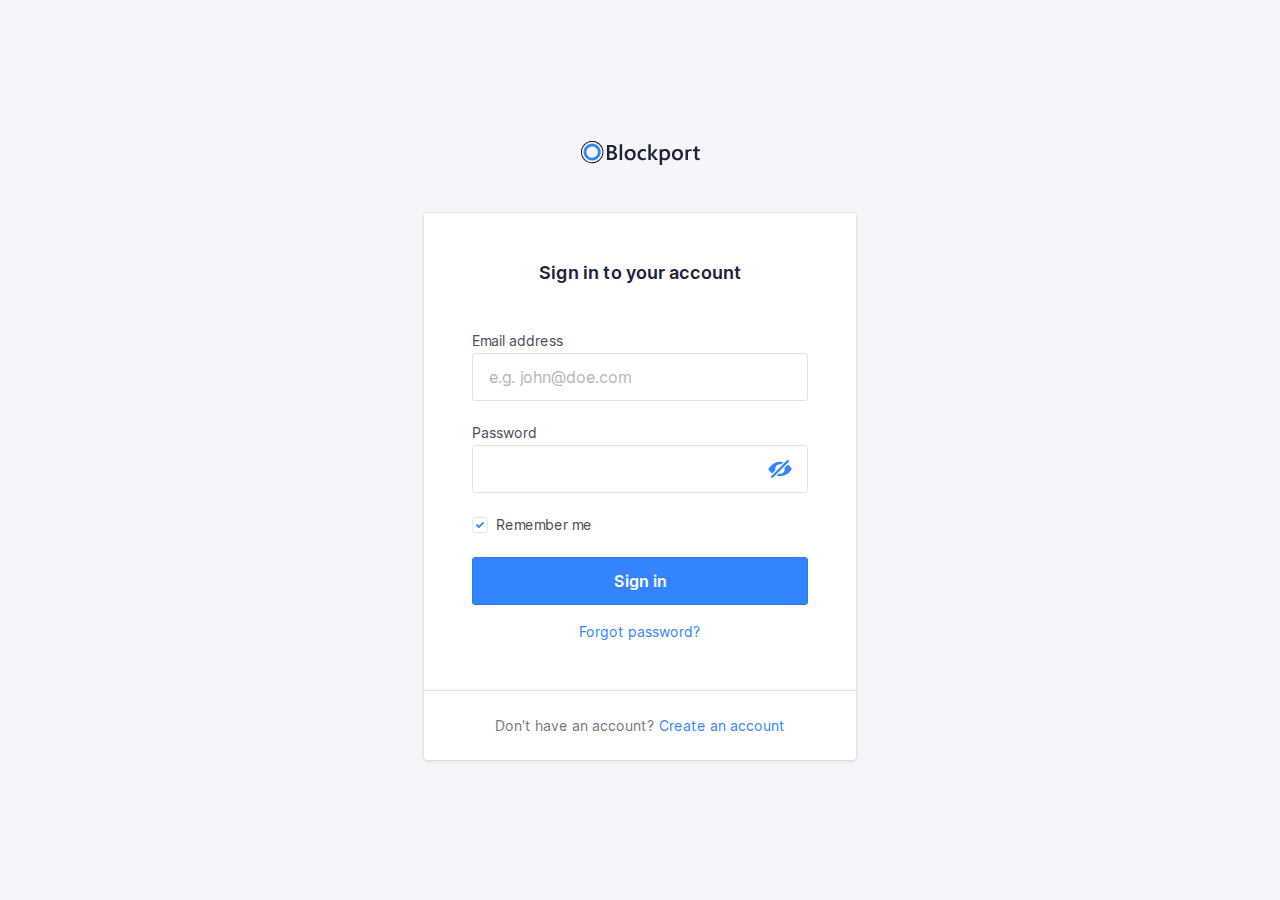
==== commit ecf88932: "darkmode done" ====
--- a/index.html
+++ b/index.html
@@ -46,7 +46,22 @@
                         <label class="c-label" for="password">
                             Password
                         </label>
-                        <input class="c-input" type="password" name="password" id="password" required>
+                        <span class="c-password-toggle-container">
+                            <input class="c-input c-input--password-with-toggle js-password-input" type="password" name="password" id="password" required />
+                            <!-- Password toggle -->
+                            <span class="c-password-toggle">
+                                <input id="togglePasswordCheckbox" type="checkbox" class=" c-password-toggle__checkbox js-password-toggle-checkbox o-hide-accessible " tabindex="-1" />
+                                <label class="c-password-toggle__label" for="togglePasswordCheckbox">
+                                    <svg class="c-password-toggle__symbol c-password-toggle__symbol--show" xmlns="http://www.w3.org/2000/svg" viewBox="0 0 20 20">
+                                        <path d="M6.4,133.876a11,11,0,0,1,19.571-.061l.029.061a11,11,0,0,1-19.571.061l-.029-.061Zm9.8,4a4,4,0,1,0,0-8h0a4,4,0,0,0,0,8Zm0-2a2,2,0,0,1,0-4h0a2,2,0,1,1,0,4Z" transform="translate(-6.2 -123.876)" />
+                                    </svg>
+                                    <svg class="c-password-toggle__symbol c-password-toggle__symbol--hide" xmlns="http://www.w3.org/2000/svg" viewBox="0 0 20 20">
+                                        <path d="M19.009,73.18l-1.77,1.78a3.908,3.908,0,0,0-1.037-.137,4,4,0,0,0-3.857,5.065l-.007-.028-2.76,2.75A11.106,11.106,0,0,1,6.4,78.82,11.014,11.014,0,0,1,19.076,73.2L19,73.18Zm3.8,1.85a11.163,11.163,0,0,1,3.2,3.79,11.014,11.014,0,0,1-12.7,5.622l.077.018,1.77-1.78a3.907,3.907,0,0,0,1.037.137,4,4,0,0,0,3.857-5.065l.007.028,2.76-2.75Zm-.25-3.99,1.42,1.42L9.839,86.6l-1.42-1.42Z" transform="translate(-6.199 -68.82)" />
+                                    </svg>
+                                    <span class="o-hide-accessible">Show password</span>
+                                </label>
+                            </span>
+                        </span>
                     </p>
                     <p class="c-form-field c-form-field--option c-option-list__item">
                         <input class="c-option c-option--hidden o-hide-accessible" type="checkbox" id="rememberme" checked>
--- a/css/screen.css
+++ b/css/screen.css
@@ -3,15 +3,15 @@
 \*------------------------------------*/
 
 @font-face {
-    font-family: "Inter Web";
+    font-family: 'Inter Web';
     font-weight: 400;
-    src: url("../fonts/Inter-Regular.woff2") format("woff2")
+    src: url('../fonts/Inter-Regular.woff2') format('woff2');
 }
 
 @font-face {
-    font-family: "Inter Web";
+    font-family: 'Inter Web';
     font-weight: 600;
-    src: url("../fonts/Inter-SemiBold.woff2") format("woff2")
+    src: url('../fonts/Inter-SemiBold.woff2') format('woff2');
 }
 
 /*---------------------------------------/*
@@ -28,11 +28,12 @@
     --global-color-primary-400: hsl(var(--global-color-primary-h) 100% 65%);
     --global-color-primary-600: hsl(var(--global-color-primary-h) 80% 55%);
     --global-color-primary-700: hsl(var(--global-color-primary-h) 65% 35%);
-    --global-color-primary-500-alpha-75: hsl(var(--global-color-primary-500-hsl) / .75);
-    --global-color-primary-500-alpha-30: hsl(var(--global-color-primary-500-hsl) / .3);
-
-    --global-color-neutral-050: #F5F6FA;
-    --global-color-neutral-100: #E2E3E7;
+    --global-color-primary-500-alpha-75: hsl(var(--global-color-primary-500-hsl) / 0.75);
+    --global-color-primary-500-alpha-30: hsl(var(--global-color-primary-500-hsl) / 0.3);
+    --global-color-shadow: rgba(0, 0, 0, .16);
+
+    --global-color-neutral-050: #f5f6fa;
+    --global-color-neutral-100: #e2e3e7;
     --global-color-neutral-200: #caccd4;
     --global-color-neutral-300: #b5b6c0;
     --global-color-neutral-400: #a0a1ad;
@@ -43,31 +44,27 @@
     --global-color-neutral-900: #35374d;
     --global-color-neutral-950: #20223a;
 
-     /* border stuff */
-     --global-borderRadius: 3px;
-     --global-borderWidth: 1px;
-     --global-borderWidth-s: 1px;
-     --global-borderWidth-m: 3px;
-
-    /* global input variables */
-    --global-input-borderWidth: var(--global-borderWidth);
-    --global-input-backgroundColor: White;
     --global-input-color: var(--global-color-neutral-950);
+    --global-input-background: white;
     --global-input-borderColor: var(--global-color-neutral-100);
     --global-input-hover-borderColor: var(--global-color-neutral-200);
-    --global-input-focus-borderColor: var(--global-color-neutral-500);
-
-    --global-input-focus-boxColor: var(--global-color-neutral-100);
+    --global-input-focus-borderColor: var(--global-color-primary-500);
     --global-input-focus-boxShadow: 0 0 0 3px var(--global-color-primary-500-alpha-30);
-
-    --global-input-transition: opacity 0.2s ease-in-out;
-
+    --global-input-toggle-background: var(--global-color-neutral-050);
+    --global-input-toggle-ballColor: white;
+    --global-input-toggle-ballShadow: 0 1px 3px var(--global-color-shadow);
+
+    /* border stuff */
+    --global-borderRadius: 3px;
+    --global-borderWidth: 1px;
+    --global-borderColor: var(--global-color-neutral-100);
 
     /* transitions */
-    --global-transitionTiming-alpha: .1s ease-out;
+    --global-transitionTiming-alpha: 0.1s ease-out;
+    --global-transition-2-ease: .2s ease;
 
     /* Baseline settings */
-    --global-baseline: .5rem;
+    --global-baseline: 0.5rem;
     --global-whitespace: calc(var(--global-baseline) * 3);
     /* = 24px */
 
@@ -83,12 +80,41 @@
     /*  = 48px */
     --global-whitespace-xxl: calc(var(--global-whitespace) * 3);
     /*  = 72px */
+
+    /*page colors*/
+    --global-page-backgroundColor: var(--global-color-neutral-050);
+    --global-page-color: var(--global-color-neutral-950);
+    --global-card-backgroundColor: white;
+
+    /*label colors*/
+    --global-label-color: var(--global-color-neutral-800);
+
+    /*toggle color*/
+    --global-toggle-color: var(--global-color-primary-500);
 }
 
 @media (prefers-color-scheme: dark) {
-    :root{
-        --global-input-color: var(var(--global-color-neutral-050));
-
+    :root {
+        --global-page-color: White;
+        --global-page-backgroundColor: var(--global-color-neutral-950);
+        --global-input-color: var(--global-color-neutral-050);
+        --global-input-background: var(--global-color-neutral-950);
+        --global-input-borderColor: var(--global-color-neutral-900);
+        --global-card-backgroundColor: var(--global-color-neutral-900);
+    }
+    .c-logo {
+        --logo__path--1--fill: White;
+        --logo__path--2--fill: var(--logo__path--1--fill);
+        --logo__path--3--fill: var(--logo__path--1--fill);
+    }
+    .c-label{
+        --global-label-color: var(--global-color-neutral-300);
+    }
+    .c-card__footer{
+        --global-borderColor: var(--global-color-neutral-950); 
+    }
+    .c-password-toggle__symbol{
+        --global-toggle-color: var(--global-color-neutral-700);
     }
 }
 
@@ -122,9 +148,9 @@
 
 html {
     line-height: 1.5;
-    font-family: "Inter Web", Helvetica, arial, sans-serif;
-    color: var(--global-color-neutral-950);
-    background-color: var(--global-color-neutral-050);
+    font-family: 'Inter Web', Helvetica, arial, sans-serif;
+    color: var(--global-page-color);
+    background-color: var(--global-page-backgroundColor);
     box-sizing: border-box;
     -webkit-font-smoothing: antialiased;
     -moz-osx-font-smoothing: grayscale;
@@ -215,7 +241,7 @@
 
 figcaption {
     font-weight: 400;
-    font-size: .75rem;
+    font-size: 0.75rem;
     line-height: calc(var(--global-baseline) * 2);
     margin-top: var(--global-whitespace-xxs);
 }
@@ -228,7 +254,7 @@
 }
 
 a {
-
+    text-decoration: none;
     &,
     &:visited {
         transition: all var(--global-transitionTiming-alpha);
@@ -246,7 +272,6 @@
     &:active {
         color: var(--global-color-primary-600);
     }
-
 }
 
 label,
@@ -495,16 +520,16 @@
 }
 
 .c-logo__path--1 {
-    fill: var(--global-color-neutral-950);
-}
-
-.c-logo__path--2 {
-    fill: var(--global-color-primary-500);
-}
-
-.c-logo__path--3 {
-    fill: var(--global-color-primary-700);
-}
+    fill: var(--logo__path--1--fill, var(--global-color-neutral-950));
+  }
+  
+  .c-logo__path--2 {
+    fill: var(--logo__path--2--fill, var(--global-color-primary-500));
+  }
+  
+  .c-logo__path--3 {
+    fill: var(--logo__path--3--fill, var(--global-color-alpha-primary-700));
+  }
 
 /*
     Component: Card
@@ -513,10 +538,10 @@
 */
 
 .c-card {
-    background-color: White;
+    background-color: var(--global-card-backgroundColor);
     margin-bottom: var(--global-whitespace);
     border-radius: var(--global-borderRadius);
-    box-shadow: 0 0 0 var(--global-borderWidth) rgba(0, 0, 0, 0.05), 0 2px 4px rgba(0, 0, 0, .075);
+    box-shadow: 0 0 0 var(--global-borderWidth) rgba(0, 0, 0, 0.05), 0 2px 4px rgba(0, 0, 0, 0.075);
     overflow: hidden;
 }
 
@@ -528,7 +553,7 @@
 
 .c-card__footer {
     text-align: center;
-    border-top: var(--global-borderWidth) solid var(--global-color-neutral-100);
+    border-top: var(--global-borderWidth) solid var(--global-borderColor);
 }
 
 .c-card__title {
@@ -579,10 +604,10 @@
     -moz-appearance: none;
     appearance: none;
     width: 100%;
-    border: var(--global-borderWidth) solid var(--global-color-neutral-100);
+    border: var(--global-borderWidth) solid var(--global-input-borderColor);
     border-radius: var(--global-borderRadius);
     color: var(--global-input-color);
-    background-color: var(--global-input-backgroundColor);
+    background-color: var(--global-input-background);
     font-family: inherit;
     font-size: 1rem;
     line-height: calc(var(--global-baseline) * 3);
@@ -591,12 +616,12 @@
     transition: border var(--global-transition-timing-alpha);
 
     &:hover {
-        border-color: var(--global-color-neutral-200);
+        border-color: var(--global-input-hover-borderColor);
     }
 
     &:focus,
     &:active {
-        border-color: var(--global-input-focus-boxColor);
+        border-color: var(--global-input-focus-borderColor);
         box-shadow: var(--global-input-focus-boxShadow);
     }
 }
@@ -615,10 +640,10 @@
 
 .c-label {
     margin-bottom: 0;
-    font-size: .875rem;
+    font-size: 0.875rem;
     padding-bottom: var(--global-whitespace-xs);
     line-height: calc(var(--global-baseline) * 2);
-    color: var(--global-color-neutral-800);
+    color: var(--global-label-color);
 }
 
 .c-label--option {
@@ -658,72 +683,187 @@
     }
 }
 
-.c-option--hidden:checked + .c-custom-option .c-custom-option__symbol{
-    opacity: 1;
-    transition: var(--global-input-transition);
-}
-
-.c-custom-option{
+/* 
+    ---
+    * Component: CUSTOM CHECKBOXES AND RADIO BUTTONS
+    ---
+*/
+
+.c-option--hidden+.c-custom-option {
     display: flex;
-}
-
-.c-custom-option__fake-input{
+    gap: 0.5rem;
+
+    & .c-custom-option__fake-input {
+        min-width: 1rem;
+        border: 1px solid var(--global-input-borderColor);
+        border-radius: var(--global-borderRadius);
+        display: flex;
+        justify-content: center;
+        align-items: center;
+        transition: border var(--global-transition-2-ease);
+        background-color: var(--global-input-background);
+
+        & .c-custom-option__symbol {
+            opacity: 0;
+            max-width: 0.5rem;
+            fill: var(--global-color-primary-500);
+            transition: opacity var(--global-transition-2-ease);
+        }
+    }
+
+    & .c-custom-option__fake-input--radio {
+        border-radius: 100%;
+    }
+
+    &:hover {
+        & .c-custom-option__fake-input {
+            border-color: var(--global-input-hover-borderColor);
+        }
+    }
+}
+
+.c-option--hidden:checked+.c-custom-option {
+    & .c-custom-option__fake-input {
+        & .c-custom-option__symbol {
+            opacity: 100;
+            fill: var(--global-color-primary-500);
+        }
+    }
+
+    & .c-custom-option__fake-input--radio {
+        & .c-custom-option__symbol {
+            background-color: var(--global-color-primary-500);
+            border-radius: 100%;
+            width: 0.375rem;
+            height: 0.375rem;
+        }
+    }
+}
+
+/* .c-option--hidden:active+.c-custom-option, */
+.c-option--hidden:focus-visible+.c-custom-option {
+    & .c-custom-option__fake-input {
+        border: 1px solid var(--global-input-focus-borderColor);
+        box-shadow: var(--global-input-focus-boxShadow);
+    }
+}
+
+/* 
+    ---
+    * Component: CUSTOM TOGGLE BUTTONS
+    ---
+*/
+
+.c-option--hidden+.c-custom-toggle {
     display: flex;
-    justify-content: center;
     align-items: center;
-    width: 1rem;
-    height: 1rem;
-    border: var(--global-input-borderWidth) solid var(--global-input-borderColor);
-    margin-right: 0.5rem;
-}
-
-.c-custom-option__fake-input--checkbox{
+    gap: .5rem;
+    margin-bottom: .5rem;
+
+    & .c-custom-toggle__fake-input {
+        display: block;
+        width: 3rem;
+        height: 1.5rem;
+        border-radius: 1.5rem;
+        border: 1px solid var(--global-input-borderColor);
+        background-color: var(--global-input-toggle-background);
+        transition: background var(--global-transition-2-ease);
+
+        &::after {
+            content: "";
+            display: block;
+            background-color: var(--global-input-toggle-ballColor);
+            height: 1.375rem;
+            width: 1.375rem;
+            border-radius: 1.5rem;
+            box-shadow: var(--global-input-toggle-ballShadow);
+            transition: transform var(--global-transition-2-ease);
+        }
+    }
+}
+
+.c-option--hidden:checked+.c-custom-toggle {
+    & .c-custom-toggle__fake-input {
+        background-color: var(--global-color-primary-500);
+        border-color: var(--global-color-primary-600);
+        &::after {
+            transform: translateX(1.5rem);
+        }
+    }
+}
+
+.c-option--hidden:focus-visible+.c-custom-toggle {
+    & .c-custom-toggle__fake-input {
+        border: 1px solid var(--global-input-focus-borderColor);
+        box-shadow: var(--global-input-focus-boxShadow);
+
+        & .c-custom-option__symbol {}
+    }
+}
+
+/* 
+    * CUSTOM SELECT
+*/
+
+.c-custom-select {
+    border: 1px solid var(--global-input-borderColor);
     border-radius: var(--global-borderRadius);
-}
-
-.c-custom-option__fake-input:hover{
-    border: var(--global-borderWidth) solid var(--global-input-hover-borderColor);
-}
-
-.c-option--hidden:focus + .c-custom-option .c-custom-option__fake-input{
-    box-shadow: var(--global-input-focus-boxShadow);
-}
-
-.c-option--hidden:active + .c-custom-option .c-custom-option__fake-input{
-    box-shadow: var(--global-input-focus-boxShadow);
-}
-    
-.c-custom-option__fake-input--radio{
-    border-radius: 100%;
-}
-
-.c-custom-option__symbol{
-    display: block;
-    opacity: 0;
-    transition: var(--global-input-transition);
-}
-
-.c-custom-option__fake-input--checkbox .c-custom-option__symbol {
-    width: 10px;
-    height: 10px;
-    fill: var(--global-color-primary-500-alpha-75);
-  }
-  
-  .c-custom-option__fake-input--radio .c-custom-option__symbol {
-    width: 6px;
-    height: 6px;
-    fill: var(--global-color-primary-500-alpha-75);
-    background-color: var(--global-color-primary-500);
-    border-radius: 100%;
-  }
-
-.c-option-list{
-    margin-bottom: 1.5rem;
-}
-
-.c-option-list__item{
-    margin-bottom: 12px;
-}
+    display: flex;
+    justify-content: space-between;
+    position: relative;
+
+    & .c-custom-select__input {
+        appearance: none;
+        border: none;
+        width: 100%;
+        outline: none;
+    }
+
+    & .c-custom-select__symbol {
+        width: 1.5rem;
+        fill: var(--global-color-primary-500);
+        position: absolute;
+        right: 0;
+        margin-right: 1rem;
+        margin-top: 0.75rem;
+        pointer-events: none;
+    }
+}
+
+/* 
+    * CUSTOM PASSWORD
+*/
+
+.c-password-toggle-container {
+    position: relative;
+    & .c-password-toggle {
+
+        & .c-password-toggle__checkbox+.c-password-toggle__label {
+            & .c-password-toggle__symbol {
+                fill: var(--global-toggle-color);
+                max-width: 1.5rem;
+                position: absolute;
+                top: 0.75rem;
+                right: 1rem;
+            }
+            & .c-password-toggle__symbol--show {
+                display: none;
+            }
+            & .c-password-toggle__symbol--hide {
+                display: block;
+            }
+        }
+        & .c-password-toggle__checkbox:checked+.c-password-toggle__label {
+            & .c-password-toggle__symbol--show {
+                display: block;
+            }
+            & .c-password-toggle__symbol--hide {
+                display: none;
+            }
+        }
+    }
+}
+
 
 /*------------------------------------*\
 #UTILITIES
@@ -807,7 +947,6 @@
     max-width: none !important;
 }
 
-
 /*
     Utilities: align
     ---
@@ -828,7 +967,7 @@
 */
 
 .u-text-sm {
-    font-size: .875rem;
+    font-size: 0.875rem;
 }
 
 /*
@@ -1328,5 +1467,4 @@
 
     .u-6-of-6-bp5 {
         flex-basis: 100% !important;
-    }
-}+    }